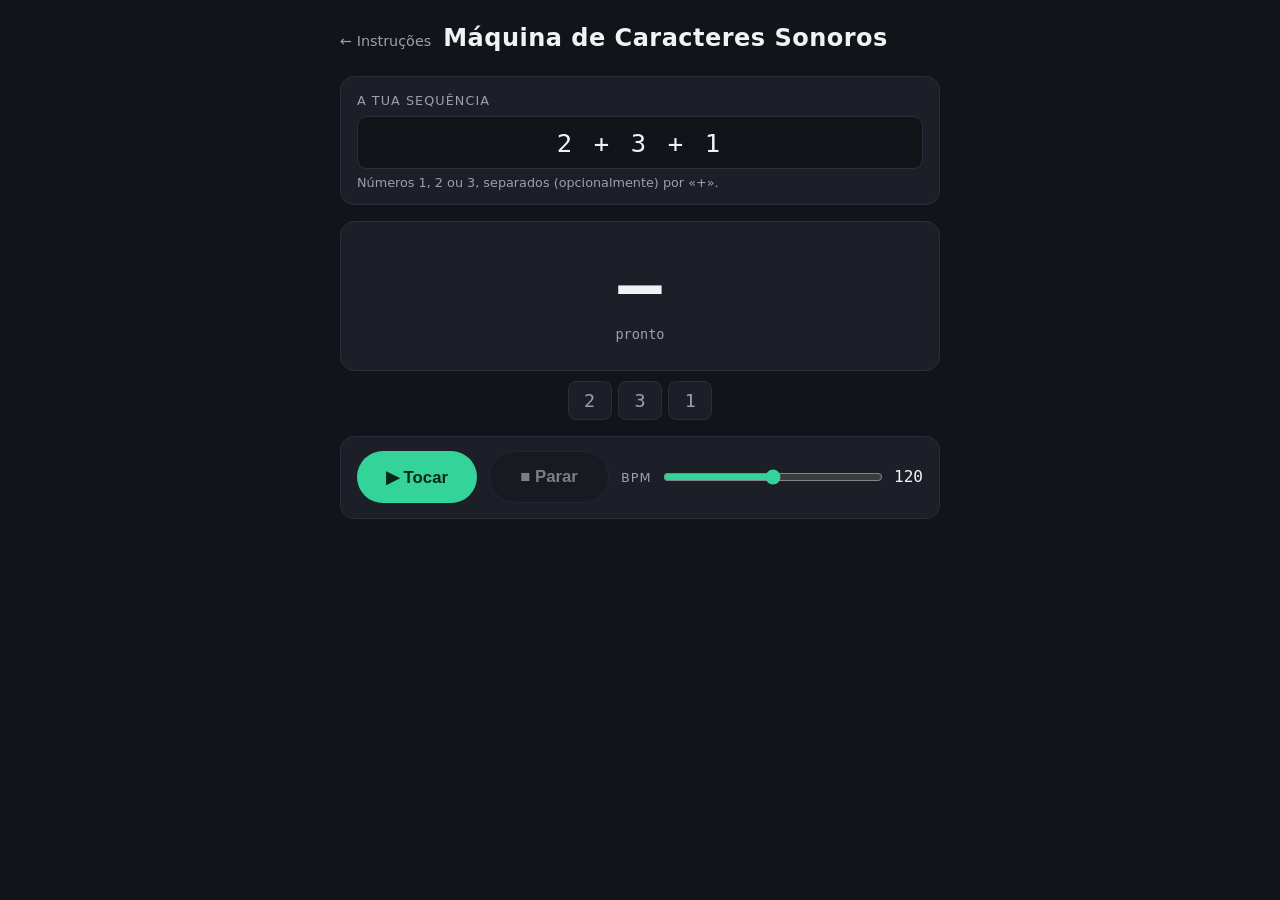
==== maquina.html @ 8abd0854 "Versão 1 da Máquina de Caracteres Sonoros - Página inicial com instruções e exemplo «2 + 3 + 1» - Má" ====
<!DOCTYPE html>
<html lang="pt-PT">
<head>
<meta charset="utf-8">
<meta name="viewport" content="width=device-width, initial-scale=1, viewport-fit=cover">
<title>Máquina de Caracteres Sonoros — Máquina rítmica</title>
<link rel="stylesheet" href="css/base.css">
<link rel="stylesheet" href="css/maquina.css">
</head>
<body>
<main class="maquina">
  <header>
    <a class="voltar" href="index.html">← Instruções</a>
    <h1>Máquina de Caracteres Sonoros</h1>
  </header>

  <section class="entrada" aria-label="Sequência de células rítmicas">
    <label for="sequencia" class="rotulo">A tua sequência</label>
    <input id="sequencia" class="campo-sequencia" type="text"
           inputmode="numeric" autocomplete="off" autocapitalize="off"
           spellcheck="false" placeholder="ex.: 2 + 3 + 1"
           value="2 + 3 + 1">
    <p id="mensagem" class="mensagem" role="status" aria-live="polite"></p>
    <div class="dica">Números 1, 2 ou 3, separados (opcionalmente) por «+».</div>
  </section>

  <section class="visual" aria-label="Célula em reprodução">
    <div id="palco" class="palco">
      <div class="celula-atual" id="celula-atual">—</div>
      <div class="pulso" id="pulso" aria-hidden="true"></div>
      <div class="posicao" id="posicao">pronto</div>
    </div>
    <div id="linha-celulas" class="linha-celulas" aria-hidden="true"></div>
  </section>

  <section class="controles" aria-label="Controlos de reprodução">
    <button id="botao-play" class="botao botao-play" type="button">▶ Tocar</button>
    <button id="botao-stop" class="botao botao-stop" type="button" disabled>■ Parar</button>
    <div class="andamento">
      <label for="bpm">BPM</label>
      <input id="bpm" type="range" min="60" max="180" value="120" step="1">
      <output id="bpm-valor" for="bpm">120</output>
    </div>
  </section>
</main>

<script type="module" src="js/main.js"></script>
</body>
</html>
---- css/base.css ----
/* Máquina de Caracteres Sonoros — base */

:root {
  --fundo: #12141a;
  --superficie: #1c1f27;
  --borda: #2a2e3a;
  --texto: #f0f2f5;
  --texto-suave: #9aa0ad;
  --destaque: #6ee7b7;
  --destaque-forte: #34d399;
  --erro: #f87171;
  --raio: 14px;
  --max-largura: 640px;
}

* { box-sizing: border-box; }

html, body {
  margin: 0;
  padding: 0;
}

body {
  background: var(--fundo);
  color: var(--texto);
  font-family: system-ui, -apple-system, "Segoe UI", Roboto, sans-serif;
  line-height: 1.5;
  min-height: 100dvh;
}

main {
  max-width: var(--max-largura);
  margin: 0 auto;
  padding: 1.25rem;
  padding-top: max(1.25rem, env(safe-area-inset-top));
  padding-bottom: max(1.25rem, env(safe-area-inset-bottom));
}

h1 {
  font-size: clamp(1.5rem, 5vw, 2.2rem);
  font-weight: 700;
  letter-spacing: 0.02em;
  margin: 0 0 0.35rem;
}

a { color: var(--destaque); }

.mono {
  font-family: ui-monospace, "SF Mono", Menlo, Consolas, monospace;
}
---- css/maquina.css ----
/* Máquina rítmica */

.maquina header {
  display: flex;
  align-items: baseline;
  gap: 0.75rem;
  flex-wrap: wrap;
  margin-bottom: 1.25rem;
}

.maquina h1 {
  font-size: clamp(1.1rem, 4vw, 1.5rem);
  margin: 0;
}

.voltar {
  font-size: 0.9rem;
  text-decoration: none;
  color: var(--texto-suave);
}

/* Entrada */

.entrada {
  background: var(--superficie);
  border: 1px solid var(--borda);
  border-radius: var(--raio);
  padding: 0.9rem 1rem 0.75rem;
  margin-bottom: 1rem;
}

.rotulo {
  display: block;
  font-size: 0.8rem;
  color: var(--texto-suave);
  text-transform: uppercase;
  letter-spacing: 0.08em;
  margin-bottom: 0.35rem;
}

.campo-sequencia {
  width: 100%;
  font-size: 1.6rem;
  font-family: ui-monospace, "SF Mono", Menlo, Consolas, monospace;
  letter-spacing: 0.12em;
  text-align: center;
  color: var(--texto);
  background: var(--fundo);
  border: 1px solid var(--borda);
  border-radius: 10px;
  padding: 0.65rem 0.5rem;
  min-height: 52px;
}

.campo-sequencia:focus {
  outline: 2px solid var(--destaque);
  outline-offset: 1px;
}

.mensagem {
  color: var(--erro);
  font-size: 0.9rem;
  min-height: 1.3em;
  margin: 0.35rem 0 0;
}

.mensagem:empty { display: none; }

.dica {
  color: var(--texto-suave);
  font-size: 0.8rem;
  margin: 0.25rem 0 0;
}

/* Visual */

.visual { margin-bottom: 1rem; }

.palco {
  background: var(--superficie);
  border: 1px solid var(--borda);
  border-radius: var(--raio);
  height: 150px;
  display: flex;
  flex-direction: column;
  align-items: center;
  justify-content: center;
  gap: 0.3rem;
  position: relative;
  overflow: hidden;
}

.celula-atual {
  font-size: 4.5rem;
  font-weight: 800;
  line-height: 1;
  font-family: ui-monospace, "SF Mono", Menlo, Consolas, monospace;
  transition: transform 60ms ease-out;
}

.pulso {
  position: absolute;
  inset: 0;
  background: radial-gradient(circle at 50% 55%, rgba(110, 231, 183, 0.25), transparent 65%);
  opacity: 0;
  pointer-events: none;
}

.pulso.ativo { animation: pulso 120ms ease-out; }

@keyframes pulso {
  from { opacity: 1; }
  to { opacity: 0; }
}

.posicao {
  color: var(--texto-suave);
  font-size: 0.85rem;
  font-family: ui-monospace, "SF Mono", Menlo, Consolas, monospace;
}

.linha-celulas {
  display: flex;
  flex-wrap: wrap;
  gap: 0.4rem;
  justify-content: center;
  margin-top: 0.6rem;
}

.celula-chip {
  min-width: 44px;
  padding: 0.3rem 0.5rem;
  text-align: center;
  font-size: 1.15rem;
  font-family: ui-monospace, "SF Mono", Menlo, Consolas, monospace;
  border: 1px solid var(--borda);
  border-radius: 8px;
  color: var(--texto-suave);
  background: var(--superficie);
}

.celula-chip.ativa {
  border-color: var(--destaque);
  color: var(--destaque);
  background: rgba(110, 231, 183, 0.08);
}

/* Controlos */

.controles {
  background: var(--superficie);
  border: 1px solid var(--borda);
  border-radius: var(--raio);
  padding: 0.9rem 1rem;
  display: flex;
  flex-wrap: wrap;
  align-items: center;
  gap: 0.75rem;
}

.botao {
  border: none;
  border-radius: 999px;
  font-size: 1.05rem;
  font-weight: 700;
  padding: 0.7rem 1.5rem;
  min-height: 52px;
  min-width: 120px;
  cursor: pointer;
}

.botao:disabled { opacity: 0.45; cursor: default; }

.botao-play {
  background: var(--destaque-forte);
  color: #06281c;
}

.botao-stop {
  background: var(--fundo);
  color: var(--texto);
  border: 1px solid var(--borda);
}

.andamento {
  display: flex;
  align-items: center;
  gap: 0.6rem;
  flex: 1 1 200px;
  min-height: 44px;
}

.andamento label {
  font-size: 0.8rem;
  color: var(--texto-suave);
  text-transform: uppercase;
  letter-spacing: 0.08em;
}

.andamento input[type="range"] {
  flex: 1;
  min-width: 100px;
  accent-color: var(--destaque-forte);
  min-height: 44px;
}

.andamento output {
  font-family: ui-monospace, "SF Mono", Menlo, Consolas, monospace;
  min-width: 3ch;
  text-align: right;
}
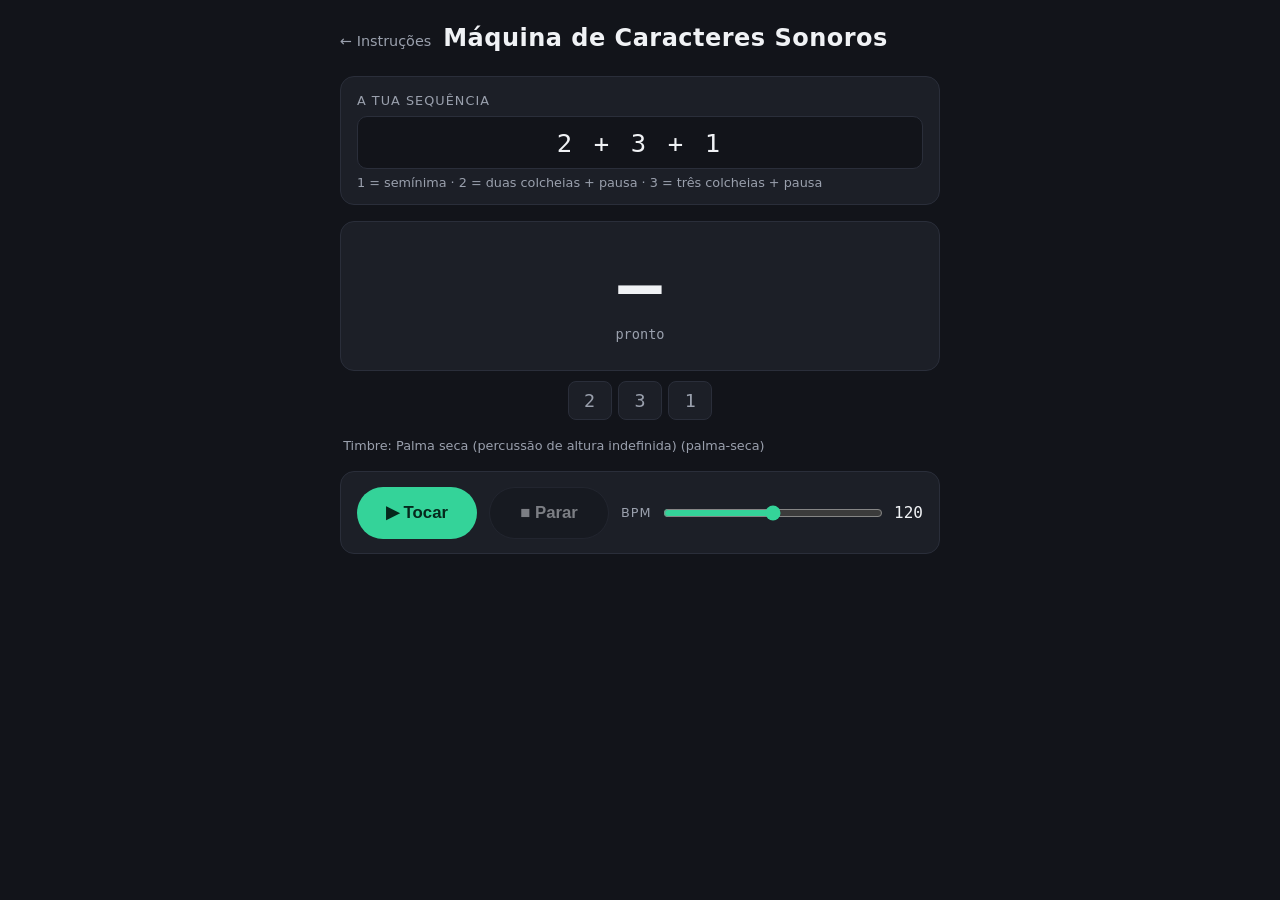
==== commit 69b8e262: "Corrigir grade rítmica para colcheias e identificar timbre - 1 = semínima (duas colcheias, um ataque" ====
--- a/maquina.html
+++ b/maquina.html
@@ -21,7 +21,7 @@
            spellcheck="false" placeholder="ex.: 2 + 3 + 1"
            value="2 + 3 + 1">
     <p id="mensagem" class="mensagem" role="status" aria-live="polite"></p>
-    <div class="dica">Números 1, 2 ou 3, separados (opcionalmente) por «+».</div>
+    <div class="dica">1 = semínima · 2 = duas colcheias + pausa · 3 = três colcheias + pausa</div>
   </section>
 
   <section class="visual" aria-label="Célula em reprodução">
@@ -32,6 +32,8 @@
     </div>
     <div id="linha-celulas" class="linha-celulas" aria-hidden="true"></div>
   </section>
+
+  <p id="timbre" class="timbre"></p>
 
   <section class="controles" aria-label="Controlos de reprodução">
     <button id="botao-play" class="botao botao-play" type="button">▶ Tocar</button>
--- a/css/maquina.css
+++ b/css/maquina.css
@@ -70,6 +70,13 @@
   color: var(--texto-suave);
   font-size: 0.8rem;
   margin: 0.25rem 0 0;
+}
+
+.timbre {
+  color: var(--texto-suave);
+  font-size: 0.8rem;
+  margin: 0 0 1rem;
+  padding: 0 0.2rem;
 }
 
 /* Visual */
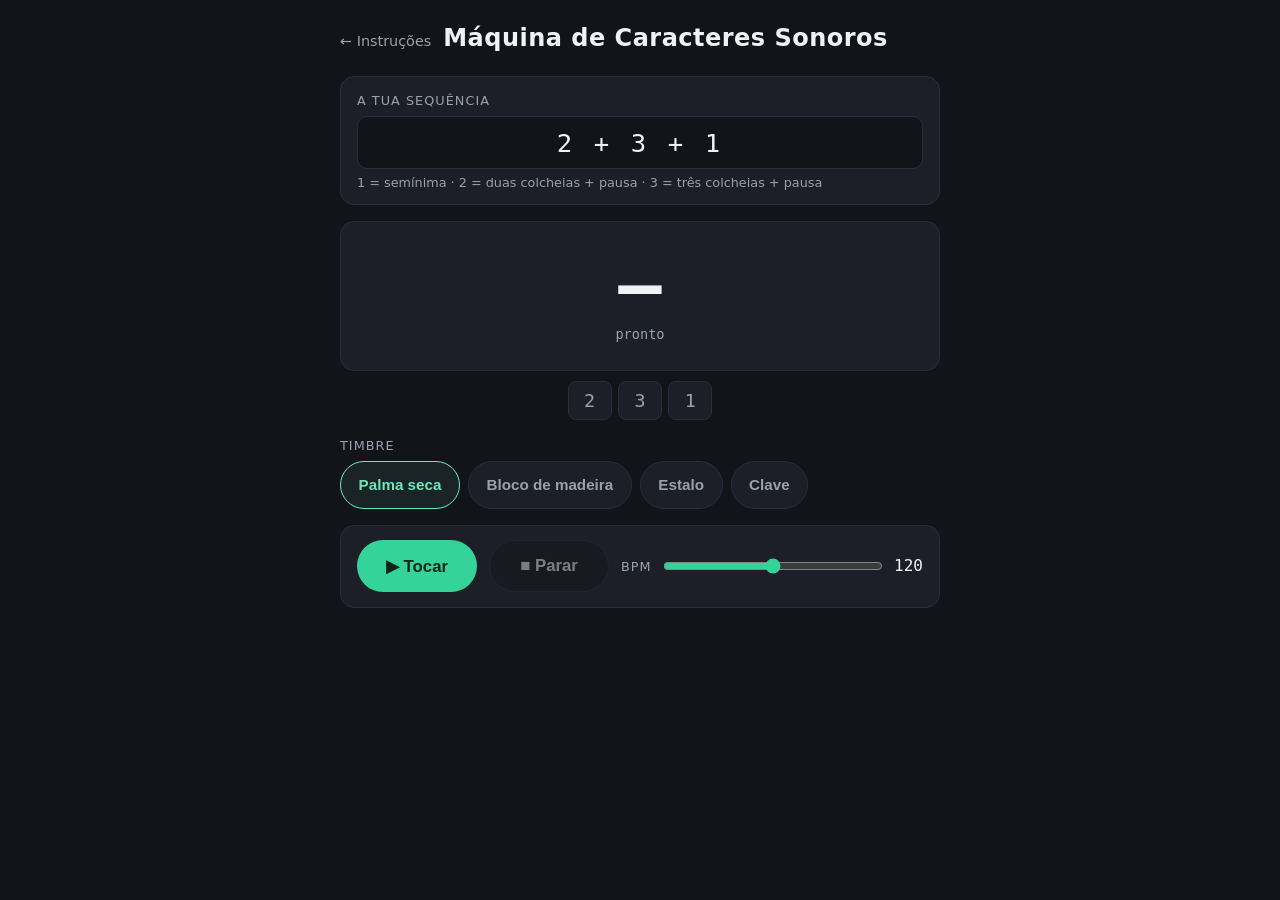
==== commit 0aa7e576: "Seleção de timbres de percussão com pré-escuta - 4 timbres sintetizados: palma-seca, bloco-madeira, " ====
--- a/maquina.html
+++ b/maquina.html
@@ -4,8 +4,8 @@
 <meta charset="utf-8">
 <meta name="viewport" content="width=device-width, initial-scale=1, viewport-fit=cover">
 <title>Máquina de Caracteres Sonoros — Máquina rítmica</title>
-<link rel="stylesheet" href="css/base.css">
-<link rel="stylesheet" href="css/maquina.css">
+<link rel="stylesheet" href="css/base.css?v=2">
+<link rel="stylesheet" href="css/maquina.css?v=3">
 </head>
 <body>
 <main class="maquina">
@@ -33,7 +33,10 @@
     <div id="linha-celulas" class="linha-celulas" aria-hidden="true"></div>
   </section>
 
-  <p id="timbre" class="timbre"></p>
+  <section class="timbres" aria-label="Seleção de timbre">
+    <div class="rotulo">Timbre</div>
+    <div id="seletor-timbres" class="seletor-timbres"></div>
+  </section>
 
   <section class="controles" aria-label="Controlos de reprodução">
     <button id="botao-play" class="botao botao-play" type="button">▶ Tocar</button>
@@ -46,6 +49,6 @@
   </section>
 </main>
 
-<script type="module" src="js/main.js"></script>
+<script type="module" src="js/main.js?v=3"></script>
 </body>
 </html>
--- a/css/maquina.css
+++ b/css/maquina.css
@@ -72,11 +72,34 @@
   margin: 0.25rem 0 0;
 }
 
-.timbre {
-  color: var(--texto-suave);
-  font-size: 0.8rem;
-  margin: 0 0 1rem;
-  padding: 0 0.2rem;
+/* Timbres */
+
+.timbres {
+  margin-bottom: 1rem;
+}
+
+.seletor-timbres {
+  display: flex;
+  flex-wrap: wrap;
+  gap: 0.5rem;
+}
+
+.botao-timbre {
+  background: var(--superficie);
+  color: var(--texto-suave);
+  border: 1px solid var(--borda);
+  border-radius: 999px;
+  font-size: 0.95rem;
+  font-weight: 600;
+  padding: 0.55rem 1.1rem;
+  min-height: 48px;
+  cursor: pointer;
+}
+
+.botao-timbre.ativo {
+  border-color: var(--destaque);
+  color: var(--destaque);
+  background: rgba(110, 231, 183, 0.08);
 }
 
 /* Visual */
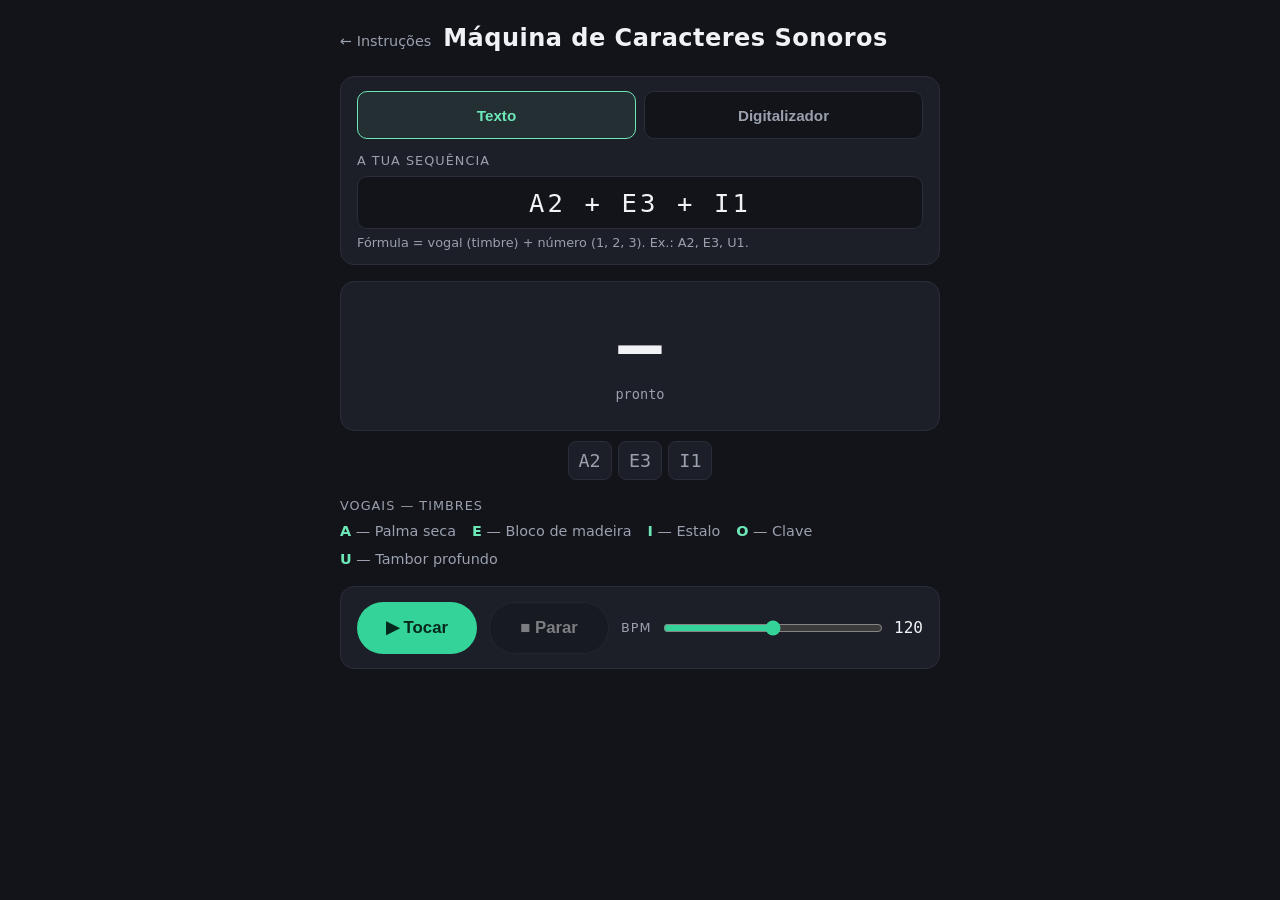
==== commit 5db8b18d: "Fórmulas vogal+número, modo digitalizador e posição sonora - Linguagem de fórmulas: A2, E3, I1... (v" ====
--- a/maquina.html
+++ b/maquina.html
@@ -5,7 +5,7 @@
 <meta name="viewport" content="width=device-width, initial-scale=1, viewport-fit=cover">
 <title>Máquina de Caracteres Sonoros — Máquina rítmica</title>
 <link rel="stylesheet" href="css/base.css?v=2">
-<link rel="stylesheet" href="css/maquina.css?v=3">
+<link rel="stylesheet" href="css/maquina.css?v=4">
 </head>
 <body>
 <main class="maquina">
@@ -14,14 +14,32 @@
     <h1>Máquina de Caracteres Sonoros</h1>
   </header>
 
-  <section class="entrada" aria-label="Sequência de células rítmicas">
-    <label for="sequencia" class="rotulo">A tua sequência</label>
-    <input id="sequencia" class="campo-sequencia" type="text"
-           inputmode="numeric" autocomplete="off" autocapitalize="off"
-           spellcheck="false" placeholder="ex.: 2 + 3 + 1"
-           value="2 + 3 + 1">
+  <section class="entrada" aria-label="Entrada da sequência">
+    <div class="modos" role="tablist">
+      <button id="modo-texto" class="botao-modo ativo" type="button">Texto</button>
+      <button id="modo-digitalizador" class="botao-modo" type="button">Digitalizador</button>
+    </div>
+
+    <div id="painel-texto">
+      <label for="sequencia" class="rotulo">A tua sequência</label>
+      <input id="sequencia" class="campo-sequencia" type="text"
+             inputmode="text" autocomplete="off" autocapitalize="characters"
+             spellcheck="false" placeholder="ex.: A2 + E3 + I1"
+             value="A2 + E3 + I1">
+      <div class="dica">Fórmula = vogal (timbre) + número (1, 2, 3). Ex.: A2, E3, U1.</div>
+    </div>
+
+    <div id="painel-desenho" hidden>
+      <div class="rotulo">Área de escrita</div>
+      <canvas id="area-desenho" class="area-desenho"></canvas>
+      <div class="linha-desenho">
+        <p id="estado-desenho" class="estado-desenho">Desenha uma vogal e depois um número</p>
+        <button id="botao-limpar-desenho" class="botao-limpar" type="button">Limpar</button>
+      </div>
+      <div class="dica">Esquerda/direita → panorâmica · Cima/baixo → distância (reverb)</div>
+    </div>
+
     <p id="mensagem" class="mensagem" role="status" aria-live="polite"></p>
-    <div class="dica">1 = semínima · 2 = duas colcheias + pausa · 3 = três colcheias + pausa</div>
   </section>
 
   <section class="visual" aria-label="Célula em reprodução">
@@ -33,9 +51,9 @@
     <div id="linha-celulas" class="linha-celulas" aria-hidden="true"></div>
   </section>
 
-  <section class="timbres" aria-label="Seleção de timbre">
-    <div class="rotulo">Timbre</div>
-    <div id="seletor-timbres" class="seletor-timbres"></div>
+  <section class="timbres" aria-label="Vogais e timbres">
+    <div class="rotulo">Vogais — timbres</div>
+    <ul id="lista-timbres" class="lista-timbres"></ul>
   </section>
 
   <section class="controles" aria-label="Controlos de reprodução">
@@ -49,6 +67,6 @@
   </section>
 </main>
 
-<script type="module" src="js/main.js?v=3"></script>
+<script type="module" src="js/main.js?v=4"></script>
 </body>
 </html>
--- a/css/maquina.css
+++ b/css/maquina.css
@@ -70,6 +70,92 @@
   color: var(--texto-suave);
   font-size: 0.8rem;
   margin: 0.25rem 0 0;
+}
+
+/* Modos de entrada */
+
+.modos {
+  display: flex;
+  gap: 0.5rem;
+  margin-bottom: 0.75rem;
+}
+
+.botao-modo {
+  flex: 1;
+  background: var(--fundo);
+  color: var(--texto-suave);
+  border: 1px solid var(--borda);
+  border-radius: 10px;
+  font-size: 0.95rem;
+  font-weight: 600;
+  padding: 0.55rem 0.5rem;
+  min-height: 48px;
+  cursor: pointer;
+}
+
+.botao-modo.ativo {
+  border-color: var(--destaque);
+  color: var(--destaque);
+  background: rgba(110, 231, 183, 0.08);
+}
+
+/* Digitalizador */
+
+.area-desenho {
+  width: 100%;
+  height: 240px;
+  background: var(--fundo);
+  border: 1px dashed var(--borda);
+  border-radius: 10px;
+  touch-action: none;
+  display: block;
+}
+
+.linha-desenho {
+  display: flex;
+  align-items: center;
+  justify-content: space-between;
+  gap: 0.75rem;
+  margin-top: 0.5rem;
+}
+
+.estado-desenho {
+  color: var(--destaque);
+  font-size: 0.9rem;
+  margin: 0;
+  min-height: 1.4em;
+}
+
+.botao-limpar {
+  background: var(--superficie);
+  color: var(--texto-suave);
+  border: 1px solid var(--borda);
+  border-radius: 999px;
+  font-size: 0.9rem;
+  padding: 0.45rem 1rem;
+  min-height: 44px;
+  cursor: pointer;
+}
+
+/* Lista de timbres */
+
+.lista-timbres {
+  list-style: none;
+  margin: 0;
+  padding: 0;
+  display: flex;
+  flex-wrap: wrap;
+  gap: 0.4rem 1rem;
+  color: var(--texto-suave);
+  font-size: 0.9rem;
+}
+
+.lista-timbres strong {
+  color: var(--destaque);
+}
+
+.celula-chip.com-posicao {
+  border-style: dashed;
 }
 
 /* Timbres */
